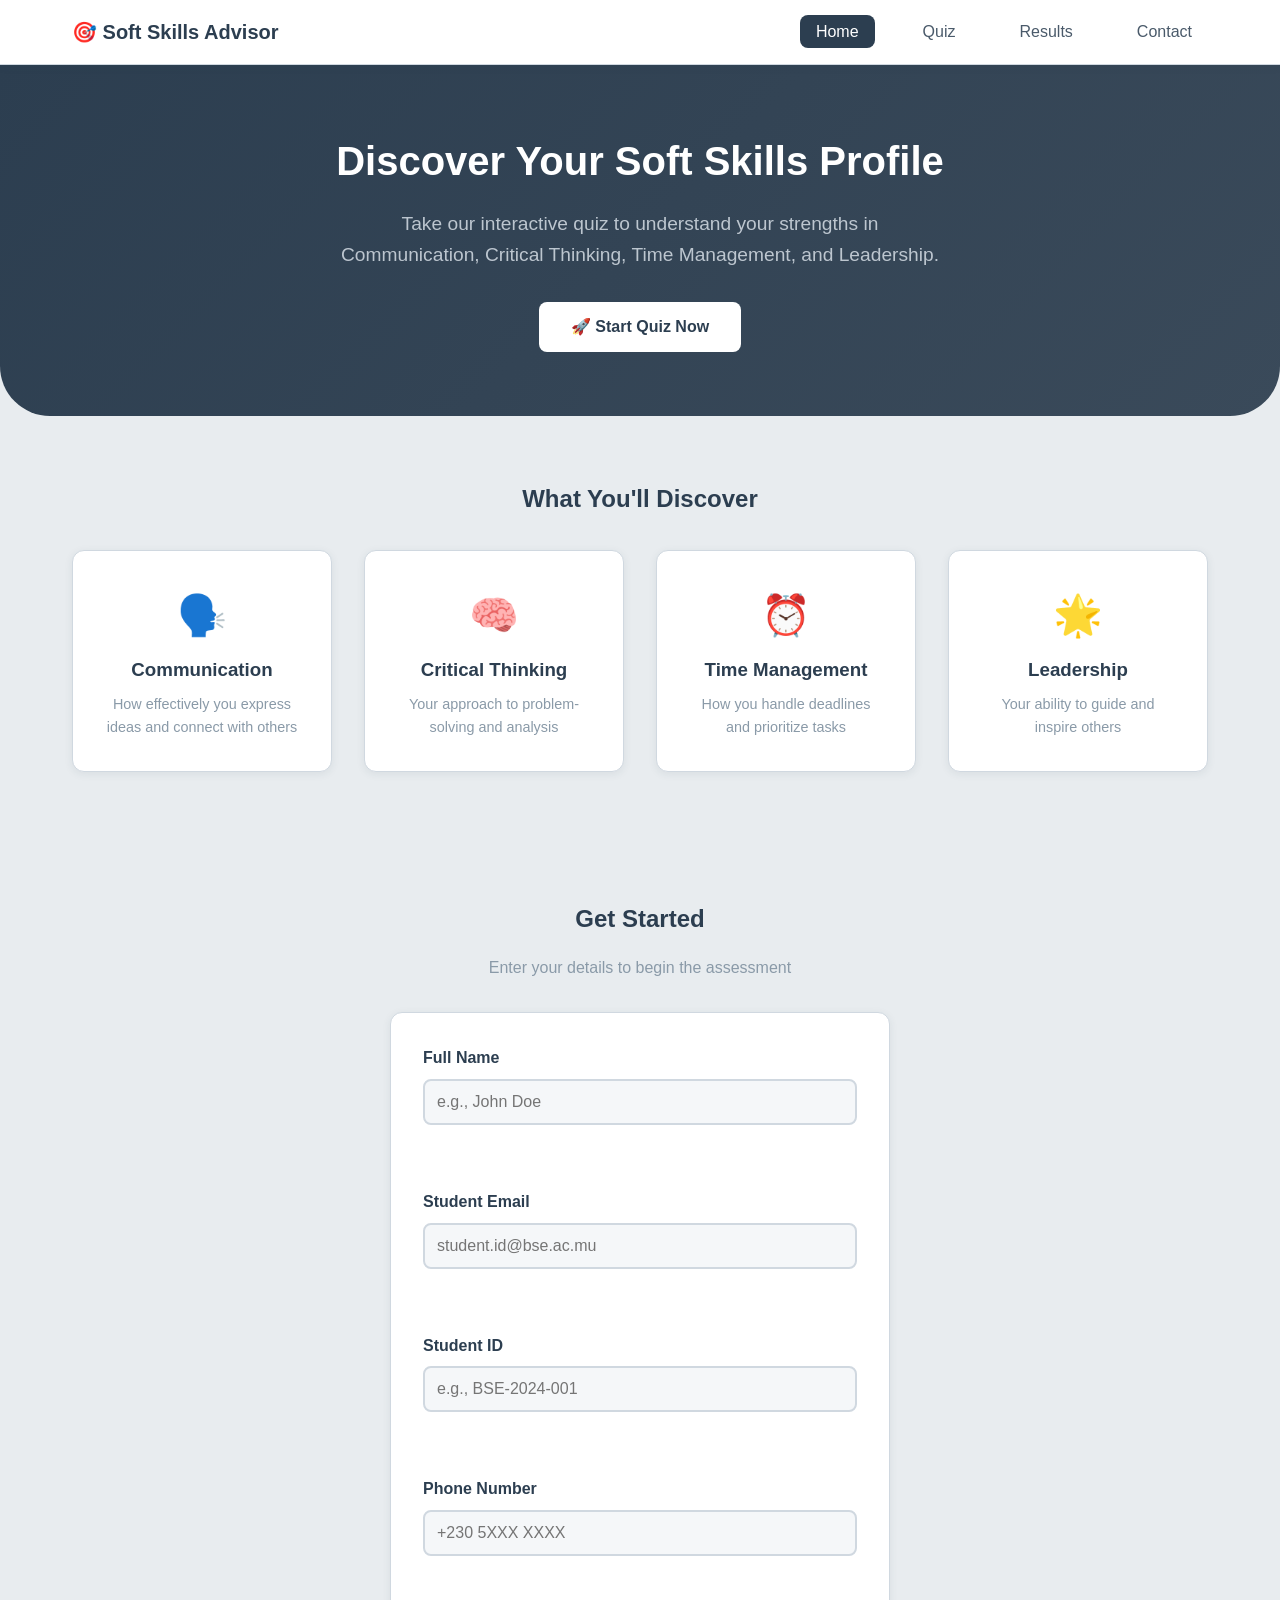
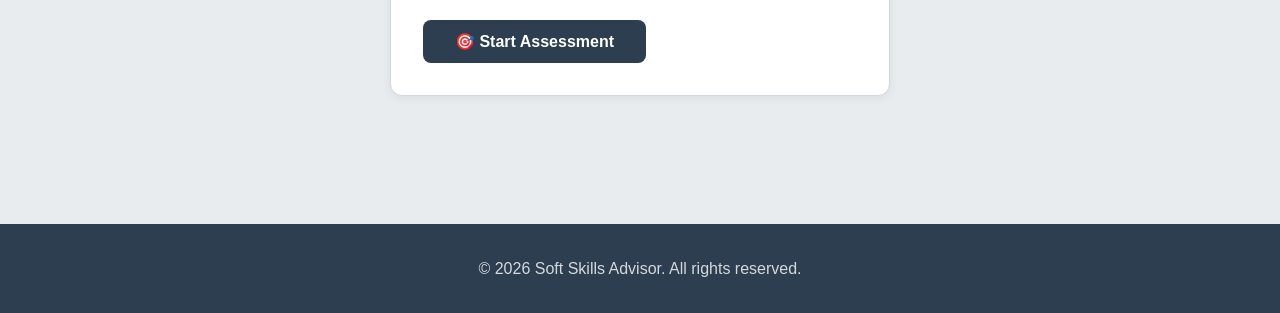
==== index.html @ 24b96701 "Initial commit: Soft Skills Advisor" ====
<!DOCTYPE html>
<html lang="en">
<head>
    <meta charset="UTF-8">
    <meta name="viewport" content="width=device-width, initial-scale=1.0">
    <title>Soft Skills Advisor</title>
    <link rel="stylesheet" href="css/styles.css">
</head>
<body>
    <!-- ============================================
    NAVIGATION
    ============================================ -->
    <nav class="navbar">
        <div class="container">
            <div class="nav-brand">
                <span class="brand">🎯 Soft Skills Advisor</span>
            </div>
            <ul class="nav-menu">
                <li><a href="index.html" class="active">Home</a></li>
                <li><a href="quiz.html">Quiz</a></li>
                <li><a href="results.html">Results</a></li>
                <li><a href="contact.html">Contact</a></li>
            </ul>
        </div>
    </nav>

    <!-- ============================================
    HERO SECTION
    ============================================ -->
    <main>
        <section class="hero">
            <div class="container">
                <h1>Discover Your Soft Skills Profile</h1>
                <p>Take our interactive quiz to understand your strengths in Communication, Critical Thinking, Time Management, and Leadership.</p>
                <a href="quiz.html" class="btn-primary">🚀 Start Quiz Now</a>
            </div>
        </section>

        <!-- ============================================
        FEATURES SECTION
        ============================================ -->
        <section class="features">
            <div class="container">
                <h2>What You'll Discover</h2>
                <div class="feature-grid">
                    <div class="feature-card">
                        <span class="icon">🗣️</span>
                        <h3>Communication</h3>
                        <p>How effectively you express ideas and connect with others</p>
                    </div>
                    <div class="feature-card">
                        <span class="icon">🧠</span>
                        <h3>Critical Thinking</h3>
                        <p>Your approach to problem-solving and analysis</p>
                    </div>
                    <div class="feature-card">
                        <span class="icon">⏰</span>
                        <h3>Time Management</h3>
                        <p>How you handle deadlines and prioritize tasks</p>
                    </div>
                    <div class="feature-card">
                        <span class="icon">🌟</span>
                        <h3>Leadership</h3>
                        <p>Your ability to guide and inspire others</p>
                    </div>
                </div>
            </div>
        </section>

        <!-- ============================================
        REGISTRATION FORM
        ============================================ -->
        <section class="registration">
            <div class="container">
                <h2>Get Started</h2>
                <p>Enter your details to begin the assessment</p>
                
                <form id="registrationForm" novalidate>
                    <!-- Full Name -->
                    <div class="form-group">
                        <label for="fullName">Full Name</label>
                        <input type="text" id="fullName" name="fullName" placeholder="e.g., John Doe" required>
                        <small class="error-message" id="fullNameError"></small>
                    </div>

                    <!-- Student Email -->
                    <div class="form-group">
                        <label for="studentEmail">Student Email</label>
                        <input type="email" id="studentEmail" name="studentEmail" placeholder="student.id@bse.ac.mu" required>
                        <small class="error-message" id="studentEmailError"></small>
                    </div>

                    <!-- Student ID -->
                    <div class="form-group">
                        <label for="studentId">Student ID</label>
                        <input type="text" id="studentId" name="studentId" placeholder="e.g., BSE-2024-001" required>
                        <small class="error-message" id="studentIdError"></small>
                    </div>

                    <!-- Phone Number -->
                    <div class="form-group">
                        <label for="phoneNumber">Phone Number</label>
                        <input type="tel" id="phoneNumber" name="phoneNumber" placeholder="+230 5XXX XXXX" required>
                        <small class="error-message" id="phoneNumberError"></small>
                    </div>

                    <button type="submit" class="btn-primary">🎯 Start Assessment</button>
                </form>
            </div>
        </section>
    </main>

    <!-- ============================================
    FOOTER
    ============================================ -->
    <footer>
        <div class="container">
            <p>&copy; 2026 Soft Skills Advisor. All rights reserved.</p>
        </div>
    </footer>

    <!-- ============================================
    SCRIPTS
    ============================================ -->
    <script src="js/main.js"></script>
    <script src="js/validation.js"></script>
</body>
</html>
---- css/styles.css ----
/* ============================================
   GLOBAL RESET & VARIABLES
   ============================================ */

* {
    margin: 0;
    padding: 0;
    box-sizing: border-box;
}

:root {
    /* Primary Colors - Grey Scale */
    --primary: #5B7B8A;          /* Soft blue-grey accent */
    --primary-dark: #4A6A7A;     /* Darker accent */
    --primary-light: #7B9BAA;    /* Lighter accent */
    
    /* Greys */
    --grey-dark: #2C3E50;        /* Darkest grey */
    --grey-medium: #6B7B8D;      /* Mid grey */
    --grey-light: #A8B8C8;       /* Light grey */
    --grey-lighter: #D5DDE5;     /* Very light grey */
    --grey-bg: #E8ECEF;          /* Background grey */
    --grey-border: #D0D8E0;      /* Border grey */
    
    /* White */
    --white: #FFFFFF;
    --white-smoke: #F5F7F9;
    
    /* Text Colors */
    --text-dark: #2C3E50;        /* Dark text */
    --text-medium: #4A5A6A;      /* Medium text */
    --text-light: #8A9AA8;       /* Light text */
    --text-white: #FFFFFF;
    
    /* Status Colors */
    --success: #5D8A7A;          /* Muted green */
    --success-bg: #E8F0ED;
    --error: #C47A7A;            /* Muted red */
    --error-bg: #F5ECEC;
    --warning: #B8986A;          /* Muted orange */
    --warning-bg: #F5F0E8;
    
    /* Spacing */
    --spacing-xs: 0.5rem;
    --spacing-sm: 1rem;
    --spacing-md: 2rem;
    --spacing-lg: 4rem;
    
    /* Border Radius */
    --radius: 8px;
    --radius-lg: 12px;
    
    /* Shadows - Grey based */
    --shadow: 0 2px 8px rgba(44, 62, 80, 0.08);
    --shadow-hover: 0 4px 16px rgba(44, 62, 80, 0.12);
    --shadow-lg: 0 8px 32px rgba(44, 62, 80, 0.15);
    
    /* Transitions */
    --transition: all 0.3s ease;
}

/* ============================================
   TYPOGRAPHY & BODY
   ============================================ */

body {
    font-family: -apple-system, BlinkMacSystemFont, 'Segoe UI', Roboto, Oxygen, Ubuntu, sans-serif;
    line-height: 1.6;
    color: var(--text-medium);
    background-color: var(--grey-bg);
}

.container {
    max-width: 1200px;
    margin: 0 auto;
    padding: 0 var(--spacing-md);
}

/* ============================================
   NAVIGATION
   ============================================ */

.navbar {
    background-color: var(--white);
    box-shadow: var(--shadow);
    padding: var(--spacing-sm) 0;
    position: sticky;
    top: 0;
    z-index: 1000;
    border-bottom: 1px solid var(--grey-border);
}

.navbar .container {
    display: flex;
    justify-content: space-between;
    align-items: center;
}

.nav-brand .brand {
    font-size: 1.25rem;
    font-weight: 700;
    color: var(--grey-dark);
}

.nav-brand .brand span {
    color: var(--primary);
}

.nav-menu {
    display: flex;
    list-style: none;
    gap: var(--spacing-md);
}

.nav-menu a {
    text-decoration: none;
    color: var(--text-medium);
    font-weight: 500;
    padding: var(--spacing-xs) var(--spacing-sm);
    border-radius: var(--radius);
    transition: var(--transition);
}

.nav-menu a:hover {
    background-color: var(--grey-bg);
    color: var(--grey-dark);
}

.nav-menu a.active {
    background-color: var(--grey-dark);
    color: var(--text-white);
}

/* ============================================
   BUTTONS
   ============================================ */

.btn-primary,
.btn-secondary,
.btn-success {
    display: inline-block;
    padding: 0.75rem 2rem;
    border: none;
    border-radius: var(--radius);
    font-size: 1rem;
    font-weight: 600;
    cursor: pointer;
    transition: var(--transition);
    text-decoration: none;
}

.btn-primary {
    background-color: var(--grey-dark);
    color: var(--text-white);
}

.btn-primary:hover {
    background-color: var(--primary-dark);
    transform: translateY(-2px);
    box-shadow: var(--shadow-hover);
}

.btn-secondary {
    background-color: var(--white);
    color: var(--text-medium);
    border: 2px solid var(--grey-border);
}

.btn-secondary:hover {
    background-color: var(--grey-bg);
    border-color: var(--grey-medium);
}

.btn-success {
    background-color: var(--success);
    color: var(--text-white);
}

.btn-success:hover {
    opacity: 0.9;
    transform: translateY(-2px);
}

/* ============================================
   HERO SECTION - Dark Grey
   ============================================ */

.hero {
    padding: var(--spacing-lg) 0;
    text-align: center;
    background: linear-gradient(135deg, var(--grey-dark) 0%, #3A4A5A 100%);
    color: var(--text-white);
    border-radius: 0 0 50px 50px;
}

.hero h1 {
    font-size: 2.5rem;
    margin-bottom: var(--spacing-sm);
    font-weight: 700;
}

.hero p {
    font-size: 1.2rem;
    max-width: 600px;
    margin: 0 auto var(--spacing-md);
    opacity: 0.85;
    color: var(--grey-lighter);
}

.hero .btn-primary {
    background-color: var(--white);
    color: var(--grey-dark);
}

.hero .btn-primary:hover {
    background-color: var(--grey-lighter);
    transform: translateY(-2px);
}

/* ============================================
   FEATURES / CARDS
   ============================================ */

.features {
    padding: var(--spacing-lg) 0;
}

.features h2 {
    text-align: center;
    margin-bottom: var(--spacing-md);
    color: var(--text-dark);
}

.feature-grid {
    display: grid;
    grid-template-columns: repeat(auto-fit, minmax(200px, 1fr));
    gap: var(--spacing-md);
}

.feature-card {
    background: var(--white);
    padding: var(--spacing-md);
    border-radius: var(--radius-lg);
    text-align: center;
    box-shadow: var(--shadow);
    transition: var(--transition);
    border: 1px solid var(--grey-border);
}

.feature-card:hover {
    transform: translateY(-5px);
    box-shadow: var(--shadow-hover);
    border-color: var(--primary-light);
}

.feature-card .icon {
    font-size: 2.5rem;
    display: block;
    margin-bottom: var(--spacing-xs);
}

.feature-card h3 {
    margin-bottom: var(--spacing-xs);
    color: var(--text-dark);
}

.feature-card p {
    color: var(--text-light);
    font-size: 0.9rem;
}

/* ============================================
   FORMS - Grey & White
   ============================================ */

.registration,
.contact-form {
    padding: var(--spacing-lg) 0;
}

.registration h2,
.contact-form h2 {
    text-align: center;
    margin-bottom: var(--spacing-sm);
    color: var(--text-dark);
}

.registration p,
.contact-form p {
    text-align: center;
    color: var(--text-light);
    margin-bottom: var(--spacing-md);
}

form {
    max-width: 500px;
    margin: 0 auto;
    background: var(--white);
    padding: var(--spacing-md);
    border-radius: var(--radius-lg);
    box-shadow: var(--shadow);
    border: 1px solid var(--grey-border);
}

.form-group {
    margin-bottom: var(--spacing-md);
}

.form-group label {
    display: block;
    font-weight: 600;
    margin-bottom: var(--spacing-xs);
    color: var(--text-dark);
}

.form-group input,
.form-group textarea,
.form-group select {
    width: 100%;
    padding: 0.75rem;
    border: 2px solid var(--grey-border);
    border-radius: var(--radius);
    font-size: 1rem;
    transition: var(--transition);
    background: var(--white-smoke);
    color: var(--text-dark);
}

.form-group input:focus,
.form-group textarea:focus {
    outline: none;
    border-color: var(--primary);
    background: var(--white);
    box-shadow: 0 0 0 3px rgba(91, 123, 138, 0.1);
}

/* Validation States */
.form-group input.is-valid {
    border-color: var(--success);
    background-color: var(--success-bg);
}

.form-group input.is-invalid {
    border-color: var(--error);
    background-color: var(--error-bg);
}

.error-message {
    display: block;
    margin-top: var(--spacing-xs);
    color: var(--error);
    font-size: 0.875rem;
    min-height: 1.5rem;
}

/* ============================================
   QUIZ - Grey Theme
   ============================================ */

.quiz-container {
    padding: var(--spacing-md) 0;
}

.quiz-header {
    background: var(--white);
    padding: var(--spacing-md);
    border-radius: var(--radius-lg);
    box-shadow: var(--shadow);
    margin-bottom: var(--spacing-md);
    border: 1px solid var(--grey-border);
}

.quiz-header h1 {
    text-align: center;
    margin-bottom: var(--spacing-sm);
    color: var(--text-dark);
}

.quiz-meta {
    display: flex;
    justify-content: space-between;
    align-items: center;
    flex-wrap: wrap;
    gap: var(--spacing-sm);
}

.progress-container {
    flex: 1;
    min-width: 150px;
    height: 8px;
    background: var(--grey-lighter);
    border-radius: 4px;
    overflow: hidden;
}

.progress-bar {
    height: 100%;
    background: var(--primary);
    transition: width 0.5s ease;
    border-radius: 4px;
}

.timer-container {
    font-weight: 600;
    color: var(--text-dark);
}

.timer-display {
    color: var(--grey-dark);
    font-size: 1.2rem;
}

.timer-display.warning {
    color: var(--error);
    animation: pulse 1s ease-in-out infinite;
}

.question-counter {
    font-weight: 500;
    color: var(--text-light);
}

.question-card {
    background: var(--white);
    padding: var(--spacing-md);
    border-radius: var(--radius-lg);
    box-shadow: var(--shadow);
    margin-bottom: var(--spacing-md);
    border: 1px solid var(--grey-border);
}

.question-text {
    font-size: 1.3rem;
    margin-bottom: var(--spacing-md);
    color: var(--text-dark);
}

.options-container {
    display: flex;
    flex-direction: column;
    gap: var(--spacing-sm);
    margin-bottom: var(--spacing-md);
}

.option-item {
    padding: var(--spacing-sm);
    border: 2px solid var(--grey-border);
    border-radius: var(--radius);
    cursor: pointer;
    transition: var(--transition);
    background: var(--white-smoke);
    color: var(--text-medium);
}

.option-item:hover {
    border-color: var(--primary);
    background: var(--white);
}

.option-item.selected {
    border-color: var(--primary);
    background: var(--white);
    box-shadow: 0 0 0 3px rgba(91, 123, 138, 0.15);
}

.option-letter {
    font-weight: 700;
    color: var(--primary);
    margin-right: var(--spacing-sm);
}

.quiz-navigation {
    display: flex;
    gap: var(--spacing-sm);
    justify-content: center;
    flex-wrap: wrap;
}

/* ============================================
   RESULTS - Grey Theme
   ============================================ */

.results-container {
    padding: var(--spacing-md) 0;
}

.results-container h1 {
    text-align: center;
    margin-bottom: var(--spacing-md);
    color: var(--text-dark);
}

.student-info {
    background: var(--white);
    padding: var(--spacing-sm) var(--spacing-md);
    border-radius: var(--radius);
    box-shadow: var(--shadow);
    margin-bottom: var(--spacing-md);
    text-align: center;
    border: 1px solid var(--grey-border);
}

.student-info p {
    margin: var(--spacing-xs) 0;
    color: var(--text-medium);
}

.student-info strong {
    color: var(--text-dark);
}

.results-summary {
    display: grid;
    grid-template-columns: repeat(auto-fit, minmax(200px, 1fr));
    gap: var(--spacing-md);
    margin-bottom: var(--spacing-md);
}

.result-card {
    background: var(--white);
    padding: var(--spacing-sm);
    border-radius: var(--radius);
    box-shadow: var(--shadow);
    text-align: center;
    border: 1px solid var(--grey-border);
}

.result-card h3 {
    font-size: 0.9rem;
    color: var(--text-light);
    margin-bottom: var(--spacing-xs);
    text-transform: uppercase;
    letter-spacing: 0.5px;
}

.result-card .score {
    font-size: 2rem;
    font-weight: 700;
    color: var(--grey-dark);
    display: block;
    margin-bottom: var(--spacing-xs);
}

.score-bar {
    width: 100%;
    height: 8px;
    background: var(--grey-lighter);
    border-radius: 4px;
    overflow: hidden;
}

.score-fill {
    height: 100%;
    border-radius: 4px;
    transition: width 1s ease;
}

.chart-container {
    background: var(--white);
    padding: var(--spacing-md);
    border-radius: var(--radius-lg);
    box-shadow: var(--shadow);
    text-align: center;
    margin-bottom: var(--spacing-md);
    border: 1px solid var(--grey-border);
}

.chart-container h3 {
    margin-bottom: var(--spacing-sm);
    color: var(--text-dark);
}

#resultsChart {
    max-width: 100%;
    height: auto;
}

.recommendations {
    background: var(--white);
    padding: var(--spacing-md);
    border-radius: var(--radius-lg);
    box-shadow: var(--shadow);
    margin-bottom: var(--spacing-md);
    border: 1px solid var(--grey-border);
}

.recommendations h3 {
    margin-bottom: var(--spacing-sm);
    color: var(--text-dark);
}

.recommendation-item {
    padding: var(--spacing-sm);
    border-left: 4px solid var(--primary);
    margin-bottom: var(--spacing-sm);
    background: var(--white-smoke);
    border-radius: 0 var(--radius) var(--radius) 0;
}

.recommendation-item strong {
    color: var(--grey-dark);
}

.recommendation-item ol {
    margin-top: 0.5rem;
    padding-left: 1.5rem;
    color: var(--text-medium);
}

.action-buttons {
    display: flex;
    gap: var(--spacing-sm);
    justify-content: center;
    flex-wrap: wrap;
}

/* ============================================
   MEDIA SECTION - Grey Theme
   ============================================ */

.media-section {
    margin-top: var(--spacing-md);
}

.media-container {
    background: var(--white);
    padding: var(--spacing-md);
    border-radius: var(--radius-lg);
    box-shadow: var(--shadow);
    text-align: center;
    border: 1px solid var(--grey-border);
}

.media-container h3 {
    margin-bottom: var(--spacing-sm);
    color: var(--text-dark);
}

.media-container img,
.media-container video {
    max-width: 100%;
    border-radius: var(--radius);
    margin-bottom: var(--spacing-sm);
    border: 1px solid var(--grey-border);
}

.media-container audio {
    width: 100%;
    margin: var(--spacing-sm) 0;
}

/* Image Hotspots */
.hotspot-container {
    position: relative;
    display: inline-block;
}

.hotspot-container img {
    display: block;
}

.hotspot {
    position: absolute;
    width: 36px;
    height: 36px;
    border-radius: 50%;
    background: rgba(44, 62, 80, 0.75);
    border: 3px solid var(--white);
    cursor: pointer;
    transition: var(--transition);
    display: flex;
    align-items: center;
    justify-content: center;
    color: var(--text-white);
    font-weight: 700;
    font-size: 0.8rem;
    transform: translate(-50%, -50%);
}

.hotspot:hover {
    transform: translate(-50%, -50%) scale(1.15);
    background: rgba(91, 123, 138, 0.9);
    box-shadow: 0 0 24px rgba(91, 123, 138, 0.4);
}

.hotspot.selected {
    background: var(--success);
    border-color: var(--success);
}

/* Media Controls */
.media-controls {
    display: flex;
    gap: var(--spacing-sm);
    justify-content: center;
    margin: var(--spacing-sm) 0;
    flex-wrap: wrap;
}

.media-controls button {
    padding: 0.5rem 1.5rem;
    border: none;
    border-radius: var(--radius);
    cursor: pointer;
    font-weight: 600;
    transition: var(--transition);
}

.media-controls .play-btn {
    background: var(--grey-dark);
    color: var(--text-white);
}

.media-controls .play-btn:hover {
    background: var(--primary);
}

.media-controls .pause-btn {
    background: var(--warning);
    color: var(--text-white);
}

.media-controls .pause-btn:hover {
    opacity: 0.9;
}

.media-controls .replay-btn {
    background: var(--grey-medium);
    color: var(--text-white);
}

.media-controls .replay-btn:hover {
    background: var(--grey-dark);
}

/* ============================================
   CONTACT - Grey Theme
   ============================================ */

.contact-container {
    padding: var(--spacing-md) 0;
}

.contact-container h1 {
    text-align: center;
    margin-bottom: var(--spacing-md);
    color: var(--text-dark);
}

.author-info {
    background: var(--white);
    padding: var(--spacing-md);
    border-radius: var(--radius-lg);
    box-shadow: var(--shadow);
    margin-bottom: var(--spacing-md);
    border: 1px solid var(--grey-border);
}

.author-info h2 {
    margin-bottom: var(--spacing-sm);
    color: var(--text-dark);
}

.author-info p {
    color: var(--text-medium);
}

.author-info a {
    color: var(--primary);
    text-decoration: none;
}

.author-info a:hover {
    text-decoration: underline;
    color: var(--grey-dark);
}

/* ============================================
   FOOTER - Dark Grey
   ============================================ */

footer {
    background: var(--grey-dark);
    color: var(--text-white);
    padding: var(--spacing-md) 0;
    margin-top: var(--spacing-lg);
    text-align: center;
}

footer p {
    opacity: 0.8;
}

/* ============================================
   NOTIFICATIONS - Grey Theme
   ============================================ */

.notification {
    position: fixed;
    top: 20px;
    right: 20px;
    padding: 1rem 2rem;
    border-radius: var(--radius);
    color: var(--text-white);
    font-weight: 600;
    z-index: 9999;
    animation: slideIn 0.3s ease;
    box-shadow: var(--shadow-lg);
}

.notification-success {
    background: var(--success);
}

.notification-error {
    background: var(--error);
}

.notification-info {
    background: var(--primary);
}

/* Animations */
@keyframes slideIn {
    from {
        transform: translateX(100%);
        opacity: 0;
    }
    to {
        transform: translateX(0);
        opacity: 1;
    }
}

@keyframes slideOut {
    from {
        transform: translateX(0);
        opacity: 1;
    }
    to {
        transform: translateX(100%);
        opacity: 0;
    }
}

@keyframes pulse {
    0%, 100% { opacity: 1; }
    50% { opacity: 0.5; }
}

/* ============================================
   RESPONSIVE DESIGN
   ============================================ */

@media (max-width: 768px) {
    .navbar .container {
        flex-direction: column;
        gap: var(--spacing-sm);
    }
    
    .nav-menu {
        flex-wrap: wrap;
        justify-content: center;
        gap: var(--spacing-xs);
    }
    
    .hero h1 {
        font-size: 1.8rem;
    }
    
    .hero p {
        font-size: 1rem;
    }
    
    .quiz-meta {
        flex-direction: column;
        align-items: stretch;
        gap: var(--spacing-xs);
    }
    
    .results-summary {
        grid-template-columns: 1fr 1fr;
    }
    
    .hotspot {
        width: 28px;
        height: 28px;
        font-size: 0.7rem;
    }
}

@media (max-width: 480px) {
    .container {
        padding: 0 var(--spacing-sm);
    }
    
    .feature-grid {
        grid-template-columns: 1fr;
    }
    
    .results-summary {
        grid-template-columns: 1fr;
    }
    
    .btn-primary,
    .btn-secondary,
    .btn-success {
        padding: 0.5rem 1rem;
        font-size: 0.9rem;
    }
    
    .hotspot {
        width: 24px;
        height: 24px;
        font-size: 0.6rem;
    }
}
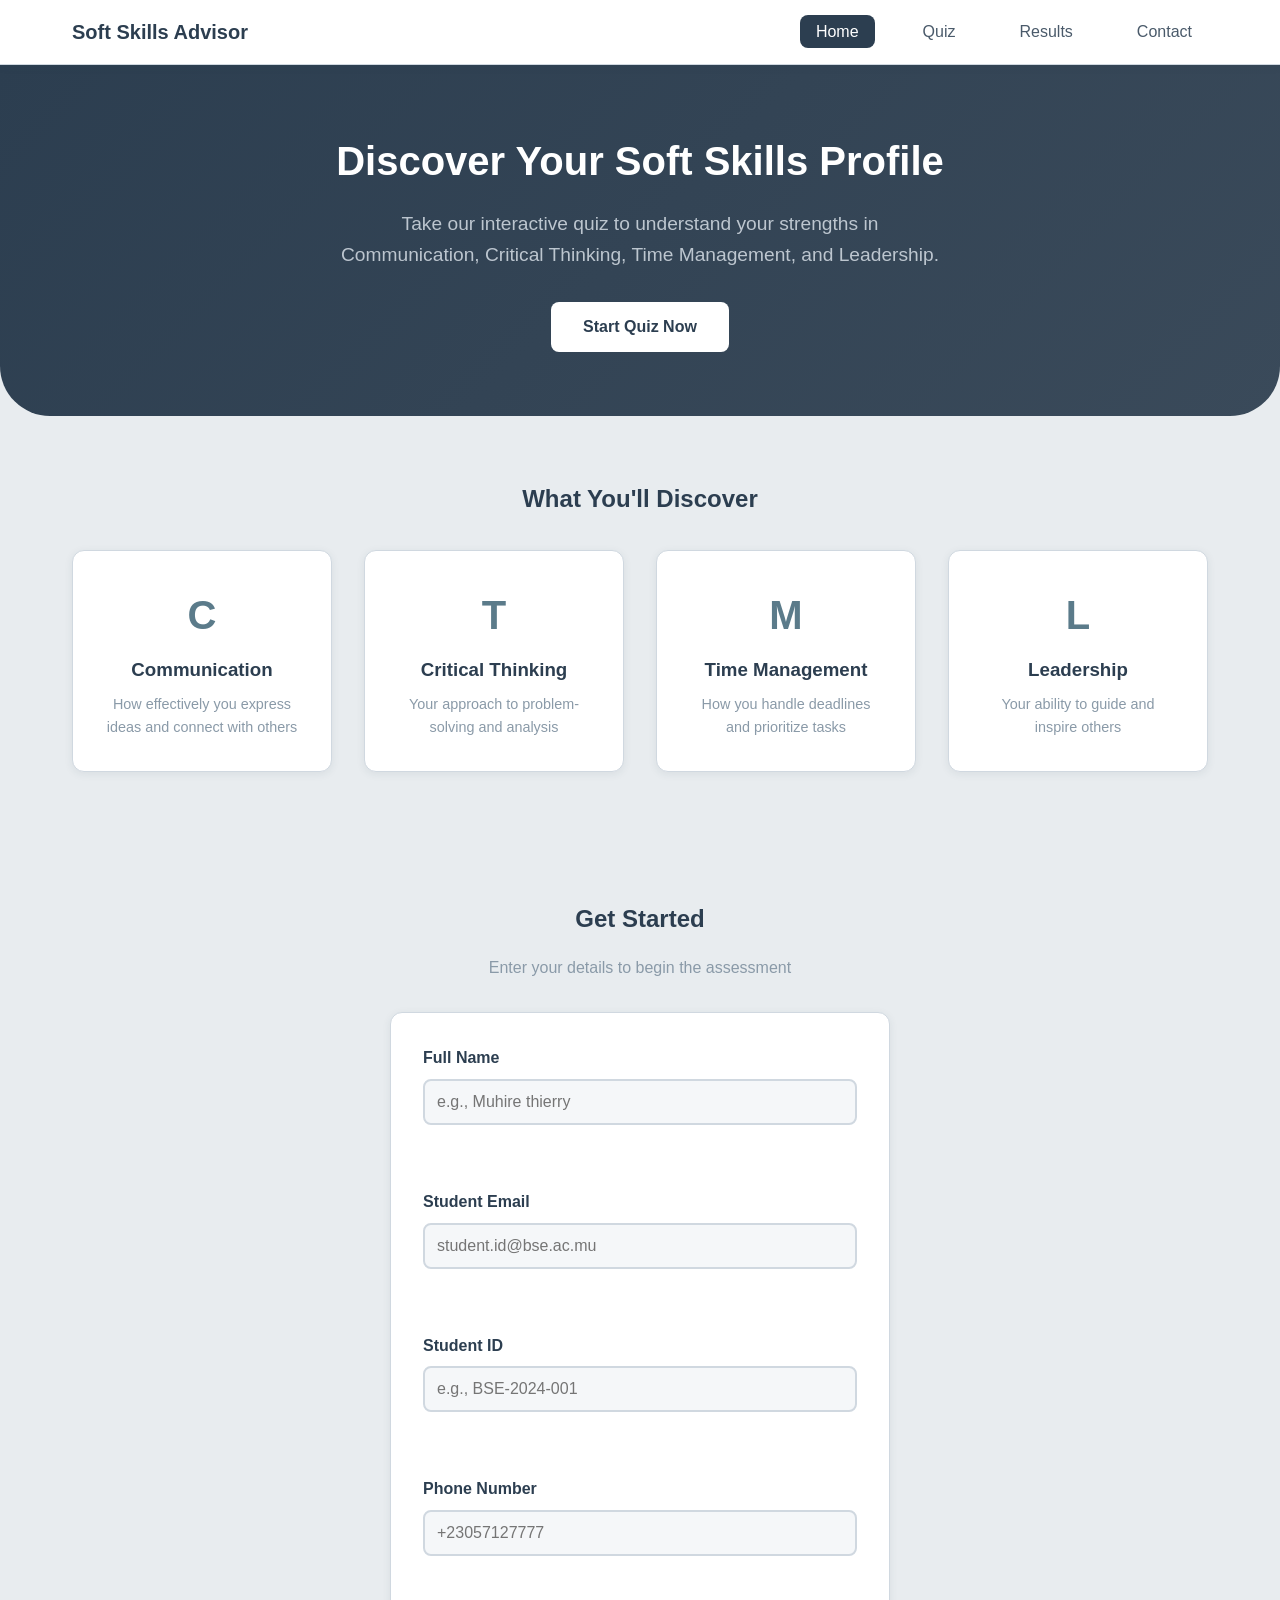
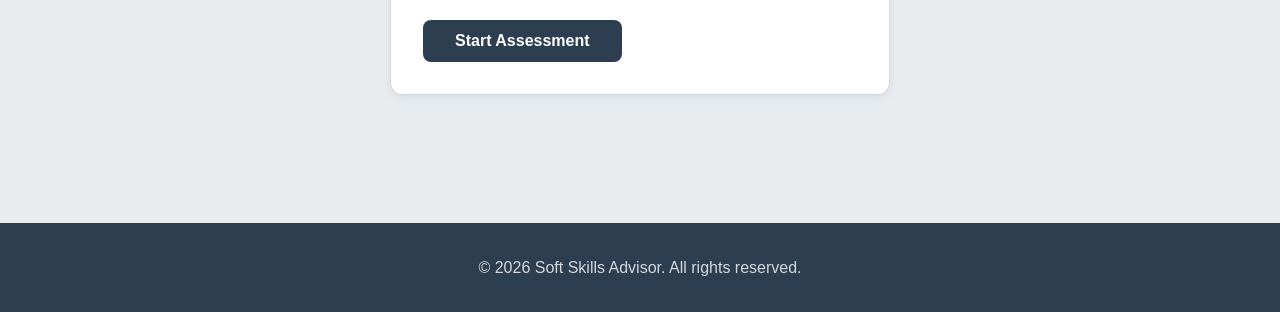
==== commit f3325952: "Initial commit for summative project" ====
--- a/index.html
+++ b/index.html
@@ -13,7 +13,7 @@
     <nav class="navbar">
         <div class="container">
             <div class="nav-brand">
-                <span class="brand">🎯 Soft Skills Advisor</span>
+                <span class="brand">Soft Skills Advisor</span>
             </div>
             <ul class="nav-menu">
                 <li><a href="index.html" class="active">Home</a></li>
@@ -25,41 +25,40 @@
     </nav>
 
     <!-- ============================================
-    HERO SECTION
+    MAIN CONTENT
     ============================================ -->
     <main>
+        <!-- HERO SECTION -->
         <section class="hero">
             <div class="container">
                 <h1>Discover Your Soft Skills Profile</h1>
                 <p>Take our interactive quiz to understand your strengths in Communication, Critical Thinking, Time Management, and Leadership.</p>
-                <a href="quiz.html" class="btn-primary">🚀 Start Quiz Now</a>
+                <a href="quiz.html" class="btn-primary">Start Quiz Now</a>
             </div>
         </section>
 
-        <!-- ============================================
-        FEATURES SECTION
-        ============================================ -->
+        <!-- FEATURES SECTION -->
         <section class="features">
             <div class="container">
                 <h2>What You'll Discover</h2>
                 <div class="feature-grid">
                     <div class="feature-card">
-                        <span class="icon">🗣️</span>
+                        <div class="icon">C</div>
                         <h3>Communication</h3>
                         <p>How effectively you express ideas and connect with others</p>
                     </div>
                     <div class="feature-card">
-                        <span class="icon">🧠</span>
+                        <div class="icon">T</div>
                         <h3>Critical Thinking</h3>
                         <p>Your approach to problem-solving and analysis</p>
                     </div>
                     <div class="feature-card">
-                        <span class="icon">⏰</span>
+                        <div class="icon">M</div>
                         <h3>Time Management</h3>
                         <p>How you handle deadlines and prioritize tasks</p>
                     </div>
                     <div class="feature-card">
-                        <span class="icon">🌟</span>
+                        <div class="icon">L</div>
                         <h3>Leadership</h3>
                         <p>Your ability to guide and inspire others</p>
                     </div>
@@ -67,9 +66,7 @@
             </div>
         </section>
 
-        <!-- ============================================
-        REGISTRATION FORM
-        ============================================ -->
+        <!-- REGISTRATION FORM -->
         <section class="registration">
             <div class="container">
                 <h2>Get Started</h2>
@@ -79,7 +76,7 @@
                     <!-- Full Name -->
                     <div class="form-group">
                         <label for="fullName">Full Name</label>
-                        <input type="text" id="fullName" name="fullName" placeholder="e.g., John Doe" required>
+                        <input type="text" id="fullName" name="fullName" placeholder="e.g., Muhire thierry" required>
                         <small class="error-message" id="fullNameError"></small>
                     </div>
 
@@ -100,11 +97,11 @@
                     <!-- Phone Number -->
                     <div class="form-group">
                         <label for="phoneNumber">Phone Number</label>
-                        <input type="tel" id="phoneNumber" name="phoneNumber" placeholder="+230 5XXX XXXX" required>
+                        <input type="tel" id="phoneNumber" name="phoneNumber" placeholder="+23057127777" required>
                         <small class="error-message" id="phoneNumberError"></small>
                     </div>
 
-                    <button type="submit" class="btn-primary">🎯 Start Assessment</button>
+                    <button type="submit" class="btn-primary">Start Assessment</button>
                 </form>
             </div>
         </section>
@@ -115,8 +112,11 @@
     ============================================ -->
     <footer>
         <div class="container">
+        
             <p>&copy; 2026 Soft Skills Advisor. All rights reserved.</p>
         </div>
+       
+    
     </footer>
 
     <!-- ============================================
--- a/css/styles.css
+++ b/css/styles.css
@@ -1,7 +1,9 @@
-
-
-/* ============================================
-   GLOBAL RESET & VARIABLES
+/* ============================================
+   GREY AND WHITE THEME - Clean Version
+   ============================================ */
+
+/* ============================================
+   GLOBAL RESET AND VARIABLES
    ============================================ */
 
 * {
@@ -12,34 +14,34 @@
 
 :root {
     /* Primary Colors - Grey Scale */
-    --primary: #5B7B8A;          /* Soft blue-grey accent */
-    --primary-dark: #4A6A7A;     /* Darker accent */
-    --primary-light: #7B9BAA;    /* Lighter accent */
+    --primary: #5B7B8A;
+    --primary-dark: #4A6A7A;
+    --primary-light: #7B9BAA;
     
     /* Greys */
-    --grey-dark: #2C3E50;        /* Darkest grey */
-    --grey-medium: #6B7B8D;      /* Mid grey */
-    --grey-light: #A8B8C8;       /* Light grey */
-    --grey-lighter: #D5DDE5;     /* Very light grey */
-    --grey-bg: #E8ECEF;          /* Background grey */
-    --grey-border: #D0D8E0;      /* Border grey */
+    --grey-dark: #2C3E50;
+    --grey-medium: #6B7B8D;
+    --grey-light: #A8B8C8;
+    --grey-lighter: #D5DDE5;
+    --grey-bg: #E8ECEF;
+    --grey-border: #D0D8E0;
     
     /* White */
     --white: #FFFFFF;
     --white-smoke: #F5F7F9;
     
     /* Text Colors */
-    --text-dark: #2C3E50;        /* Dark text */
-    --text-medium: #4A5A6A;      /* Medium text */
-    --text-light: #8A9AA8;       /* Light text */
+    --text-dark: #2C3E50;
+    --text-medium: #4A5A6A;
+    --text-light: #8A9AA8;
     --text-white: #FFFFFF;
     
     /* Status Colors */
-    --success: #5D8A7A;          /* Muted green */
+    --success: #5D8A7A;
     --success-bg: #E8F0ED;
-    --error: #C47A7A;            /* Muted red */
+    --error: #C47A7A;
     --error-bg: #F5ECEC;
-    --warning: #B8986A;          /* Muted orange */
+    --warning: #B8986A;
     --warning-bg: #F5F0E8;
     
     /* Spacing */
@@ -52,7 +54,7 @@
     --radius: 8px;
     --radius-lg: 12px;
     
-    /* Shadows - Grey based */
+    /* Shadows */
     --shadow: 0 2px 8px rgba(44, 62, 80, 0.08);
     --shadow-hover: 0 4px 16px rgba(44, 62, 80, 0.12);
     --shadow-lg: 0 8px 32px rgba(44, 62, 80, 0.15);
@@ -62,7 +64,7 @@
 }
 
 /* ============================================
-   TYPOGRAPHY & BODY
+   TYPOGRAPHY AND BODY
    ============================================ */
 
 body {
@@ -102,10 +104,6 @@
     font-size: 1.25rem;
     font-weight: 700;
     color: var(--grey-dark);
-}
-
-.nav-brand .brand span {
-    color: var(--primary);
 }
 
 .nav-menu {
@@ -184,7 +182,7 @@
 }
 
 /* ============================================
-   HERO SECTION - Dark Grey
+   HERO SECTION
    ============================================ */
 
 .hero {
@@ -257,6 +255,8 @@
 
 .feature-card .icon {
     font-size: 2.5rem;
+    font-weight: 700;
+    color: var(--primary);
     display: block;
     margin-bottom: var(--spacing-xs);
 }
@@ -272,7 +272,7 @@
 }
 
 /* ============================================
-   FORMS - Grey & White
+   FORMS
    ============================================ */
 
 .registration,
@@ -347,16 +347,29 @@
     background-color: var(--error-bg);
 }
 
+/* ============================================
+   ERROR MESSAGE - DARK GREY AND READABLE
+   ============================================ */
+
 .error-message {
     display: block;
     margin-top: var(--spacing-xs);
-    color: var(--error);
+    color: var(--grey-dark);
     font-size: 0.875rem;
     min-height: 1.5rem;
-}
-
-/* ============================================
-   QUIZ - Grey Theme
+    font-weight: 500;
+}
+
+.error-message.valid {
+    color: var(--success);
+}
+
+.form-group input.is-invalid + .error-message {
+    color: var(--grey-dark);
+}
+
+/* ============================================
+   QUIZ
    ============================================ */
 
 .quiz-container {
@@ -479,7 +492,7 @@
 }
 
 /* ============================================
-   RESULTS - Grey Theme
+   RESULTS
    ============================================ */
 
 .results-container {
@@ -617,7 +630,7 @@
 }
 
 /* ============================================
-   MEDIA SECTION - Grey Theme
+   MEDIA SECTION
    ============================================ */
 
 .media-section {
@@ -736,7 +749,7 @@
 }
 
 /* ============================================
-   CONTACT - Grey Theme
+   CONTACT
    ============================================ */
 
 .contact-container {
@@ -778,7 +791,7 @@
 }
 
 /* ============================================
-   FOOTER - Dark Grey
+   FOOTER
    ============================================ */
 
 footer {
@@ -794,7 +807,7 @@
 }
 
 /* ============================================
-   NOTIFICATIONS - Grey Theme
+   NOTIFICATIONS - WITH DARK GREY BORDER
    ============================================ */
 
 .notification {
@@ -808,21 +821,30 @@
     z-index: 9999;
     animation: slideIn 0.3s ease;
     box-shadow: var(--shadow-lg);
+    border: 3px solid var(--grey-dark);
+    max-width: 400px;
+    min-width: 250px;
 }
 
 .notification-success {
     background: var(--success);
+    border-color: var(--grey-dark);
 }
 
 .notification-error {
     background: var(--error);
+    border-color: var(--grey-dark);
 }
 
 .notification-info {
     background: var(--primary);
-}
-
-/* Animations */
+    border-color: var(--grey-dark);
+}
+
+/* ============================================
+   ANIMATIONS
+   ============================================ */
+
 @keyframes slideIn {
     from {
         transform: translateX(100%);
@@ -916,4 +938,13 @@
         height: 24px;
         font-size: 0.6rem;
     }
+    
+    .notification {
+        top: 10px;
+        right: 10px;
+        left: 10px;
+        padding: 0.8rem 1.2rem;
+        font-size: 0.9rem;
+        min-width: auto;
+    }
 }
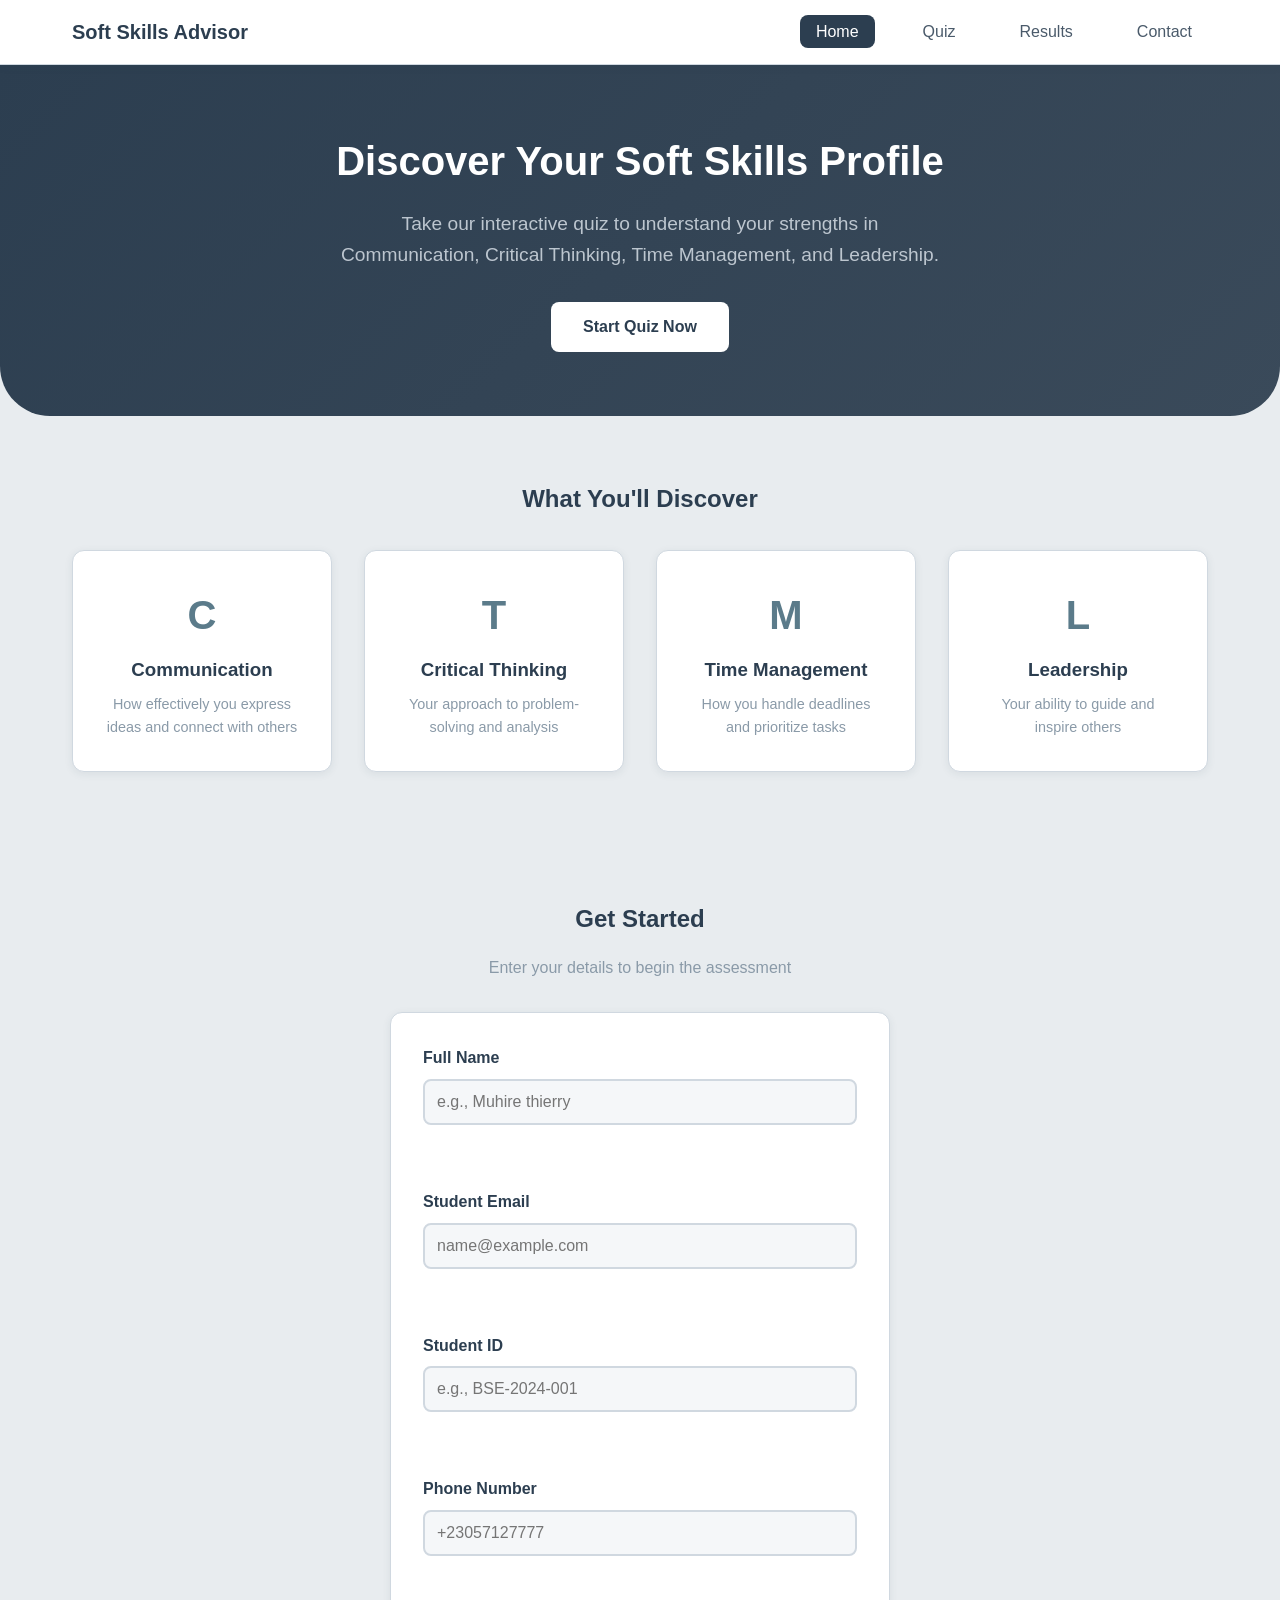
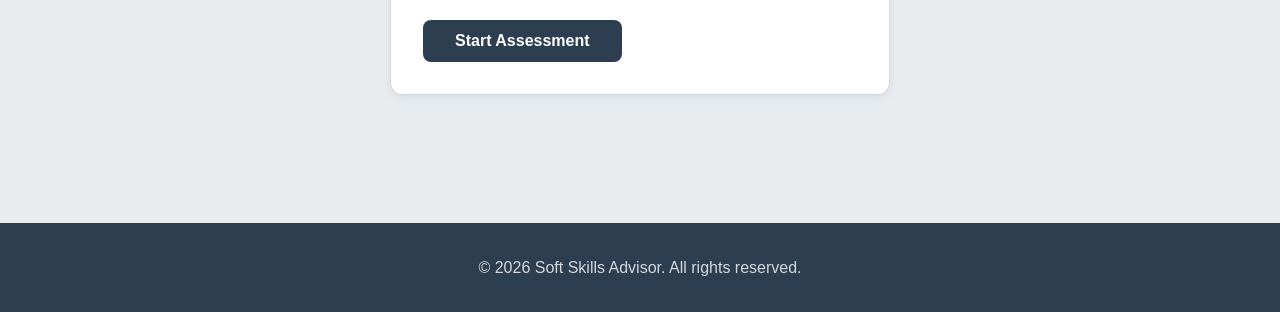
==== commit e4f999e6: "a" ====
--- a/index.html
+++ b/index.html
@@ -7,6 +7,9 @@
     <link rel="stylesheet" href="css/styles.css">
 </head>
 <body>
+   
+</body>
+</html>
     <!-- ============================================
     NAVIGATION
     ============================================ -->
@@ -83,7 +86,8 @@
                     <!-- Student Email -->
                     <div class="form-group">
                         <label for="studentEmail">Student Email</label>
-                        <input type="email" id="studentEmail" name="studentEmail" placeholder="student.id@bse.ac.mu" required>
+                       <input type="email" id="studentEmail" placeholder="name@example.com" required>
+
                         <small class="error-message" id="studentEmailError"></small>
                     </div>
 
@@ -114,7 +118,22 @@
         <div class="container">
         
             <p>&copy; 2026 Soft Skills Advisor. All rights reserved.</p>
+
+             <!-- ============================================
+GO UP BUTTON - Bottom Right
+============================================ -->
+<button id="goUpBtn" class="go-up-btn" title="Go to top">Go Up</button>
+
+<!-- ============================================
+SCRIPTS
+============================================ -->
+<script src="js/main.js"></script>
+<!-- ... other scripts ... -->
+
         </div>
+
+         <!-- ============================================
+
        
     
     </footer>
--- a/css/styles.css
+++ b/css/styles.css
@@ -947,4 +947,62 @@
         font-size: 0.9rem;
         min-width: auto;
     }
+}
+
+/* ============================================
+   GO UP BUTTON - Secondary Style, Small Size
+   ============================================ */
+
+.go-up-btn {
+    position: fixed;
+    bottom: 80px;
+    right: 30px;
+    padding: 8px 14px;
+    border-radius: var(--radius);
+    background: var(--white);
+    color: var(--text-medium);
+    border: 2px solid var(--grey-border);
+    font-size: 0.8rem;
+    font-weight: 600;
+    cursor: pointer;
+    box-shadow: var(--shadow);
+    transition: var(--transition);
+    z-index: 999;
+    display: none;
+    align-items: center;
+    justify-content: center;
+}
+
+.go-up-btn:hover {
+    background: var(--grey-bg);
+    border-color: var(--grey-medium);
+    transform: translateY(-2px);
+    box-shadow: var(--shadow-hover);
+}
+
+.go-up-btn:active {
+    transform: scale(0.95);
+}
+
+.go-up-btn.show {
+    display: flex;
+}
+
+/* Mobile responsive for Go Up Button */
+@media (max-width: 768px) {
+    .go-up-btn {
+        bottom: 70px;
+        right: 20px;
+        padding: 6px 12px;
+        font-size: 0.75rem;
+    }
+}
+
+@media (max-width: 480px) {
+    .go-up-btn {
+        bottom: 60px;
+        right: 15px;
+        padding: 5px 10px;
+        font-size: 0.7rem;
+    }
 }
